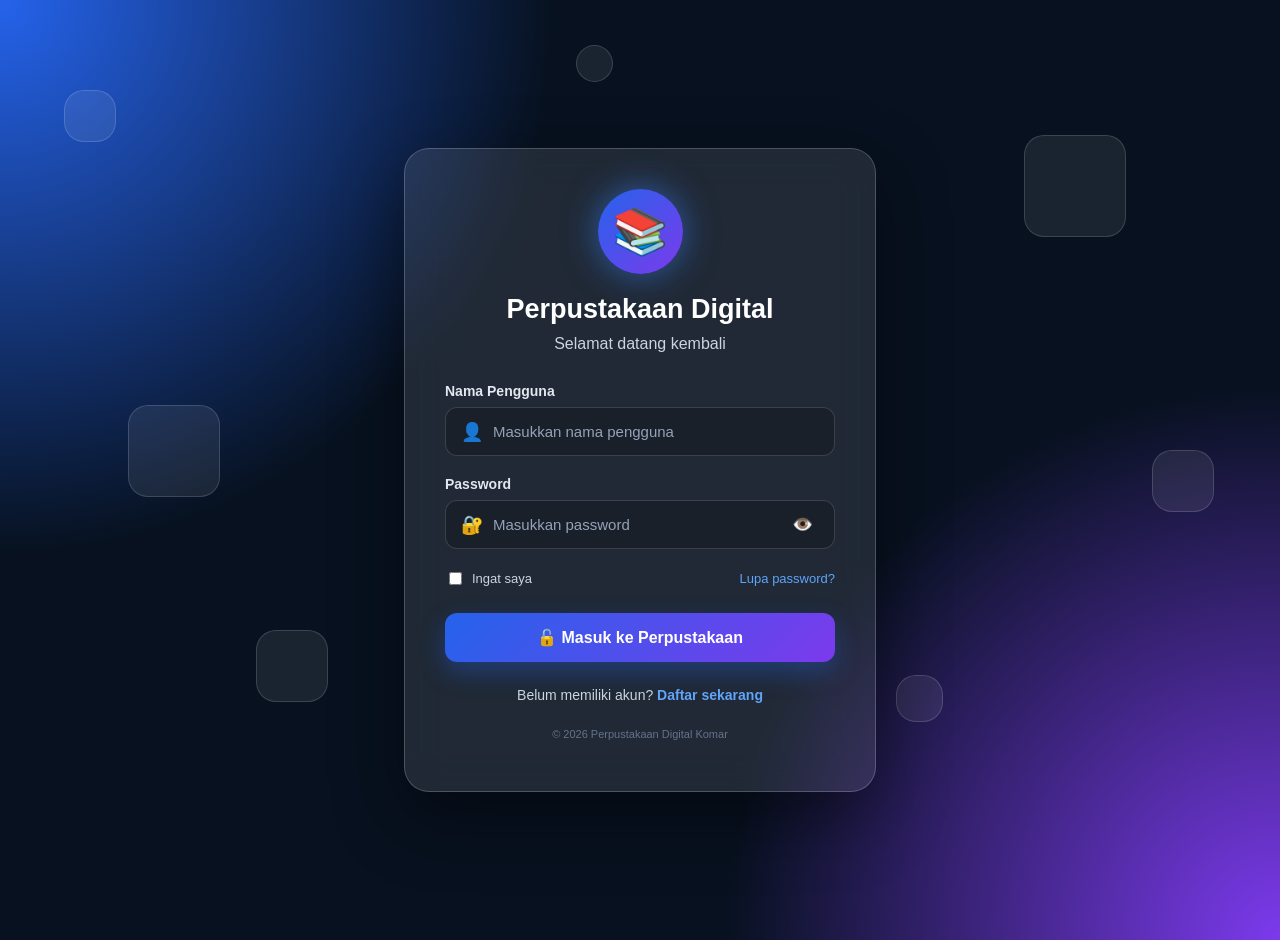
==== index.html @ eec40d1a "Rename Login.html to index.html" ====
<!DOCTYPE html>
<html lang="id">

<head>
    <link rel="stylesheet" href="style.css">
    <meta charset="UTF-8">
    <meta name="viewport" content="width=device-width, initial-scale=1.0">

    <title>Login | Perpustakaan Digital Komar</title>

    <link rel="stylesheet" href="gaya.css">
</head>

<body class="login-page">

    <!-- Background bergerak -->
    <div class="background-animation">

        <span></span>
        <span></span>
        <span></span>
        <span></span>
        <span></span>
        <span></span>
        <span></span>

    </div>


    <!-- Login -->
    <main class="login-wrapper">

        <section class="login-card">

            <!-- Logo -->
            <div class="login-logo">
                📚
            </div>

            <div class="login-title">

                <h1>Perpustakaan Digital</h1>

                <p>
                    Selamat datang kembali
                </p>

            </div>


            <!-- Form -->
            <form id="loginForm">

                <!-- Username -->
                <div class="input-group">

                    <label for="username">
                        Nama Pengguna
                    </label>

                    <div class="input-box">

                        <span>👤</span>

                        <input
                            type="text"
                            id="username"
                            placeholder="Masukkan nama pengguna"
                            required
                        >

                    </div>

                </div>


                <!-- Password -->
                <div class="input-group">

                    <label for="password">
                        Password
                    </label>

                    <div class="input-box">

                        <span>🔐</span>

                        <input
                            type="password"
                            id="password"
                            placeholder="Masukkan password"
                            required
                        >

                        <button
                            type="button"
                            id="showPassword"
                            class="eye-button"
                        >
                            👁️
                        </button>

                    </div>

                </div>


                <!-- Ingat saya -->
                <div class="login-options">

                    <label class="remember">

                        <input type="checkbox">

                        <span>Ingat saya</span>

                    </label>

                    <a href="#">
                        Lupa password?
                    </a>

                </div>


                <!-- Tombol -->
                <button
                    type="submit"
                    class="login-button"
                    id="loginButton"
                >

                    <span id="buttonText">
                        🔓 Masuk ke Perpustakaan
                    </span>

                </button>

            </form>


            <!-- Daftar -->
            <div class="register-text">

                <p>
                    Belum memiliki akun?
                    <a href="#">Daftar sekarang</a>
                </p>

            </div>


            <!-- Footer -->
            <div class="login-footer">

                <p>
                    © 2026 Perpustakaan Digital Komar
                </p>

            </div>

        </section>

    </main>


    <script src="login.js"></script>
<script src="login.js"></script>

</body>

</html>
---- style.css ----
/* =========================================
   LOGIN PROFESIONAL
========================================= */

.login-page {

    margin: 0;
    min-height: 100vh;

    font-family: Arial, sans-serif;

    background:
        radial-gradient(
            circle at top left,
            #2563eb,
            transparent 35%
        ),
        radial-gradient(
            circle at bottom right,
            #7c3aed,
            transparent 35%
        ),
        #07111f;

    color: white;

    overflow: hidden;
}


/* =========================================
   BACKGROUND ANIMATION
========================================= */

.background-animation {

    position: fixed;

    width: 100%;
    height: 100%;

    overflow: hidden;

    z-index: 0;

}


.background-animation span {

    position: absolute;

    display: block;

    width: 80px;
    height: 80px;

    background: rgba(255,255,255,0.08);

    border: 1px solid rgba(255,255,255,0.15);

    border-radius: 20px;

    animation: floating 15s linear infinite;

}


.background-animation span:nth-child(1) {

    left: 5%;
    top: 10%;

    width: 50px;
    height: 50px;

    animation-duration: 12s;

}


.background-animation span:nth-child(2) {

    left: 80%;
    top: 15%;

    width: 100px;
    height: 100px;

    animation-duration: 18s;

}


.background-animation span:nth-child(3) {

    left: 20%;
    top: 70%;

    width: 70px;
    height: 70px;

    animation-duration: 20s;

}


.background-animation span:nth-child(4) {

    left: 70%;
    top: 75%;

    width: 45px;
    height: 45px;

    animation-duration: 14s;

}


.background-animation span:nth-child(5) {

    left: 45%;
    top: 5%;

    width: 35px;
    height: 35px;

    animation-duration: 17s;

}


.background-animation span:nth-child(6) {

    left: 90%;
    top: 50%;

    width: 60px;
    height: 60px;

    animation-duration: 22s;

}


.background-animation span:nth-child(7) {

    left: 10%;
    top: 45%;

    width: 90px;
    height: 90px;

    animation-duration: 19s;

}


@keyframes floating {

    0% {

        transform:
            translateY(100vh)
            rotate(0deg);

        opacity: 0;

    }

    20% {

        opacity: 1;

    }

    80% {

        opacity: 1;

    }

    100% {

        transform:
            translateY(-120vh)
            rotate(360deg);

        opacity: 0;

    }

}


/* =========================================
   LOGIN WRAPPER
========================================= */

.login-wrapper {

    position: relative;

    z-index: 2;

    min-height: 100vh;

    display: flex;

    justify-content: center;

    align-items: center;

    padding: 20px;

}


/* =========================================
   LOGIN CARD
========================================= */

.login-card {

    width: 390px;

    padding: 40px;

    border-radius: 25px;

    background:
        rgba(255,255,255,0.10);

    border:
        1px solid rgba(255,255,255,0.20);

    backdrop-filter: blur(20px);

    box-shadow:
        0 25px 70px rgba(0,0,0,0.45);

    animation: cardAppear 1s ease;

}


@keyframes cardAppear {

    from {

        opacity: 0;

        transform:
            translateY(40px)
            scale(0.95);

    }

    to {

        opacity: 1;

        transform:
            translateY(0)
            scale(1);

    }

}


/* =========================================
   LOGO
========================================= */

.login-logo {

    width: 85px;
    height: 85px;

    margin: 0 auto 20px;

    display: flex;

    justify-content: center;
    align-items: center;

    font-size: 45px;

    border-radius: 50%;

    background:
        linear-gradient(
            135deg,
            #2563eb,
            #7c3aed
        );

    box-shadow:
        0 0 35px rgba(59,130,246,0.6);

    animation: logoFloat 3s ease-in-out infinite;

}


@keyframes logoFloat {

    0%, 100% {

        transform: translateY(0);

    }

    50% {

        transform: translateY(-8px);

    }

}


/* =========================================
   JUDUL
========================================= */

.login-title {

    text-align: center;

    margin-bottom: 30px;

}


.login-title h1 {

    margin: 0;

    font-size: 27px;

    color: white;

}


.login-title p {

    margin-top: 10px;

    color: #cbd5e1;

}


/* =========================================
   INPUT
========================================= */

.input-group {

    margin-bottom: 20px;

}


.input-group label {

    display: block;

    margin-bottom: 8px;

    color: #e2e8f0;

    font-size: 14px;

    font-weight: bold;

}


.input-box {

    display: flex;

    align-items: center;

    gap: 10px;

    padding: 0 15px;

    border-radius: 12px;

    background:
        rgba(0,0,0,0.20);

    border:
        1px solid rgba(255,255,255,0.15);

    transition: 0.3s;

}


.input-box:focus-within {

    border-color: #60a5fa;

    box-shadow:
        0 0 15px rgba(59,130,246,0.35);

    transform: translateY(-2px);

}


.input-box span {

    font-size: 18px;

}


.input-box input {

    width: 100%;

    padding: 15px 0;

    border: none;

    outline: none;

    background: transparent;

    color: white;

    font-size: 15px;

}


.input-box input::placeholder {

    color: #94a3b8;

}


/* =========================================
   TOMBOL MATA
========================================= */

.eye-button {

    border: none;

    background: transparent;

    cursor: pointer;

    font-size: 17px;

}


/* =========================================
   OPTIONS
========================================= */

.login-options {

    display: flex;

    justify-content: space-between;

    align-items: center;

    margin-bottom: 25px;

    font-size: 13px;

}


.remember {

    display: flex;

    gap: 7px;

    align-items: center;

    color: #cbd5e1;

}


.login-options a {

    color: #60a5fa;

    text-decoration: none;

}


.login-options a:hover {

    text-decoration: underline;

}


/* =========================================
   BUTTON
========================================= */

.login-button {

    width: 100%;

    padding: 15px;

    border: none;

    border-radius: 12px;

    cursor: pointer;

    color: white;

    font-size: 16px;

    font-weight: bold;

    background:
        linear-gradient(
            135deg,
            #2563eb,
            #7c3aed
        );

    box-shadow:
        0 10px 25px rgba(37,99,235,0.35);

    transition: 0.3s;

}


.login-button:hover {

    transform: translateY(-3px);

    box-shadow:
        0 15px 35px rgba(37,99,235,0.55);

}


.login-button:active {

    transform: scale(0.97);

}


/* =========================================
   REGISTER
========================================= */

.register-text {

    text-align: center;

    margin-top: 25px;

    color: #cbd5e1;

    font-size: 14px;

}


.register-text a {

    color: #60a5fa;

    font-weight: bold;

    text-decoration: none;

}


/* =========================================
   FOOTER
========================================= */

.login-footer {

    text-align: center;

    margin-top: 25px;

    color: #64748b;

    font-size: 11px;

}


/* =========================================
   HP
========================================= */

@media (max-width: 500px) {

    .login-card {

        width: 100%;

        padding: 30px 22px;

    }

    .login-title h1 {

        font-size: 23px;

    }

}
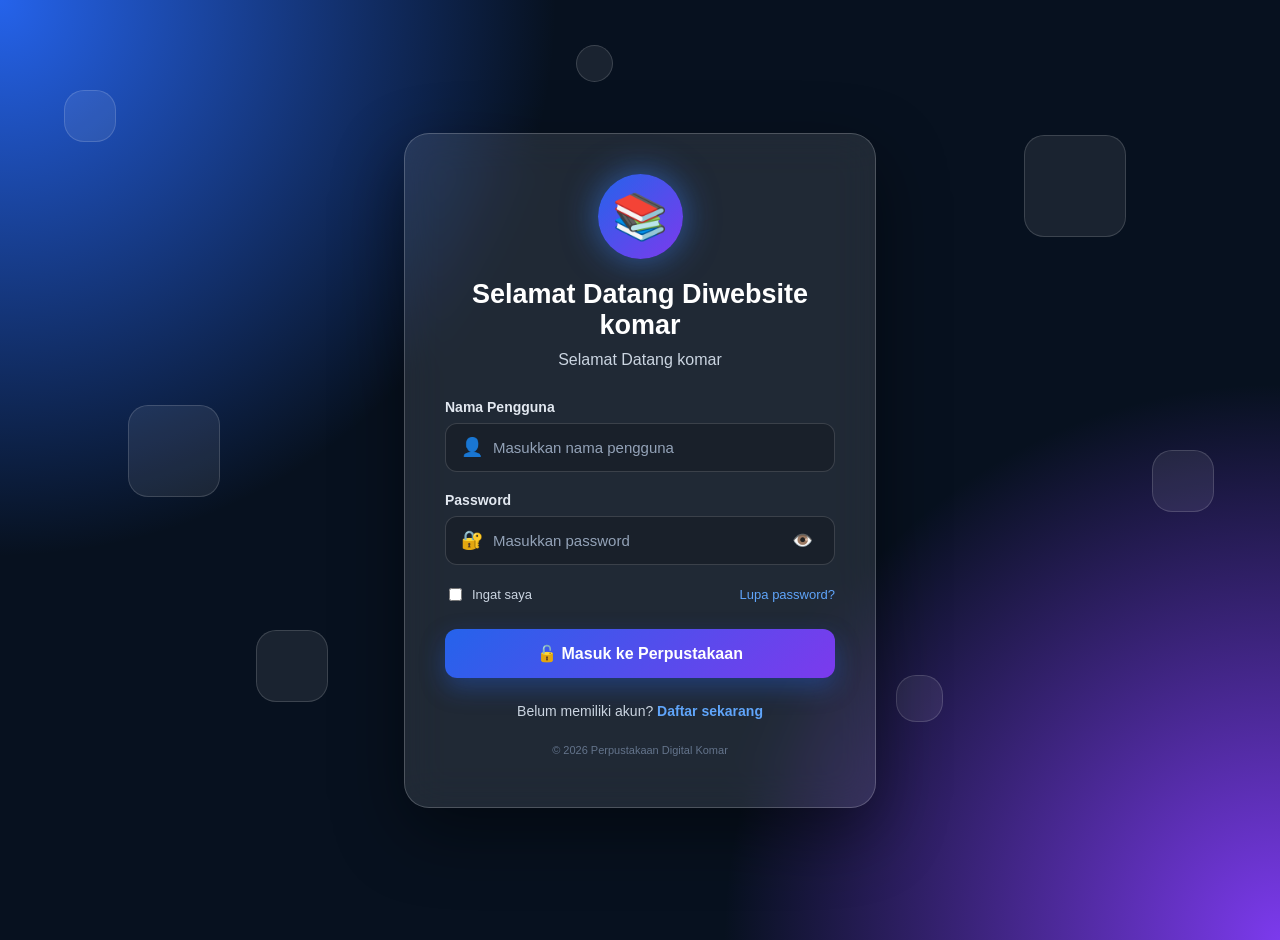
==== commit 95c2c10f: "Update index.html" ====
--- a/index.html
+++ b/index.html
@@ -6,7 +6,7 @@
     <meta charset="UTF-8">
     <meta name="viewport" content="width=device-width, initial-scale=1.0">
 
-    <title>Login | Perpustakaan Digital Komar</title>
+    <title>Login | Selamat Datang</title>
 
     <link rel="stylesheet" href="gaya.css">
 </head>
@@ -39,10 +39,10 @@
 
             <div class="login-title">
 
-                <h1>Perpustakaan Digital</h1>
+                <h1>Selamat Datang Diwebsite komar</h1>
 
                 <p>
-                    Selamat datang kembali
+                    Selamat Datang komar
                 </p>
 
             </div>
